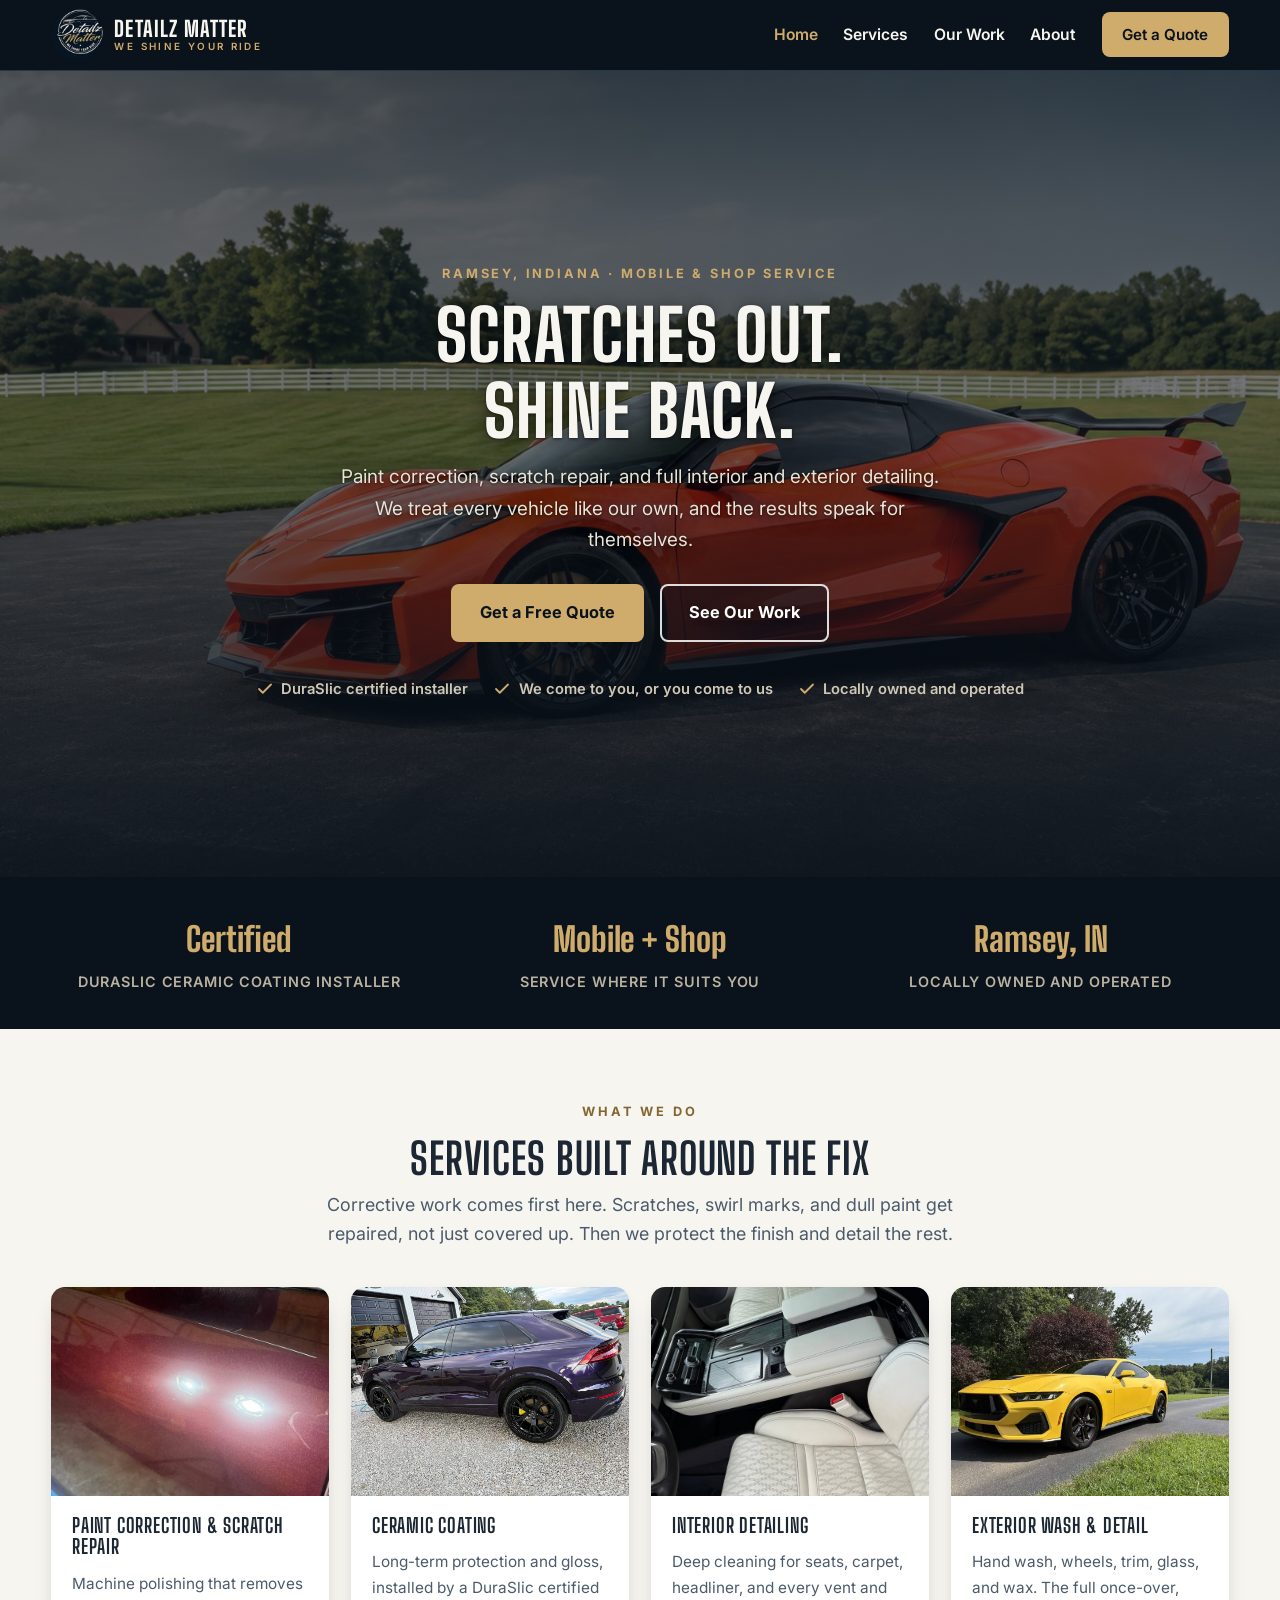
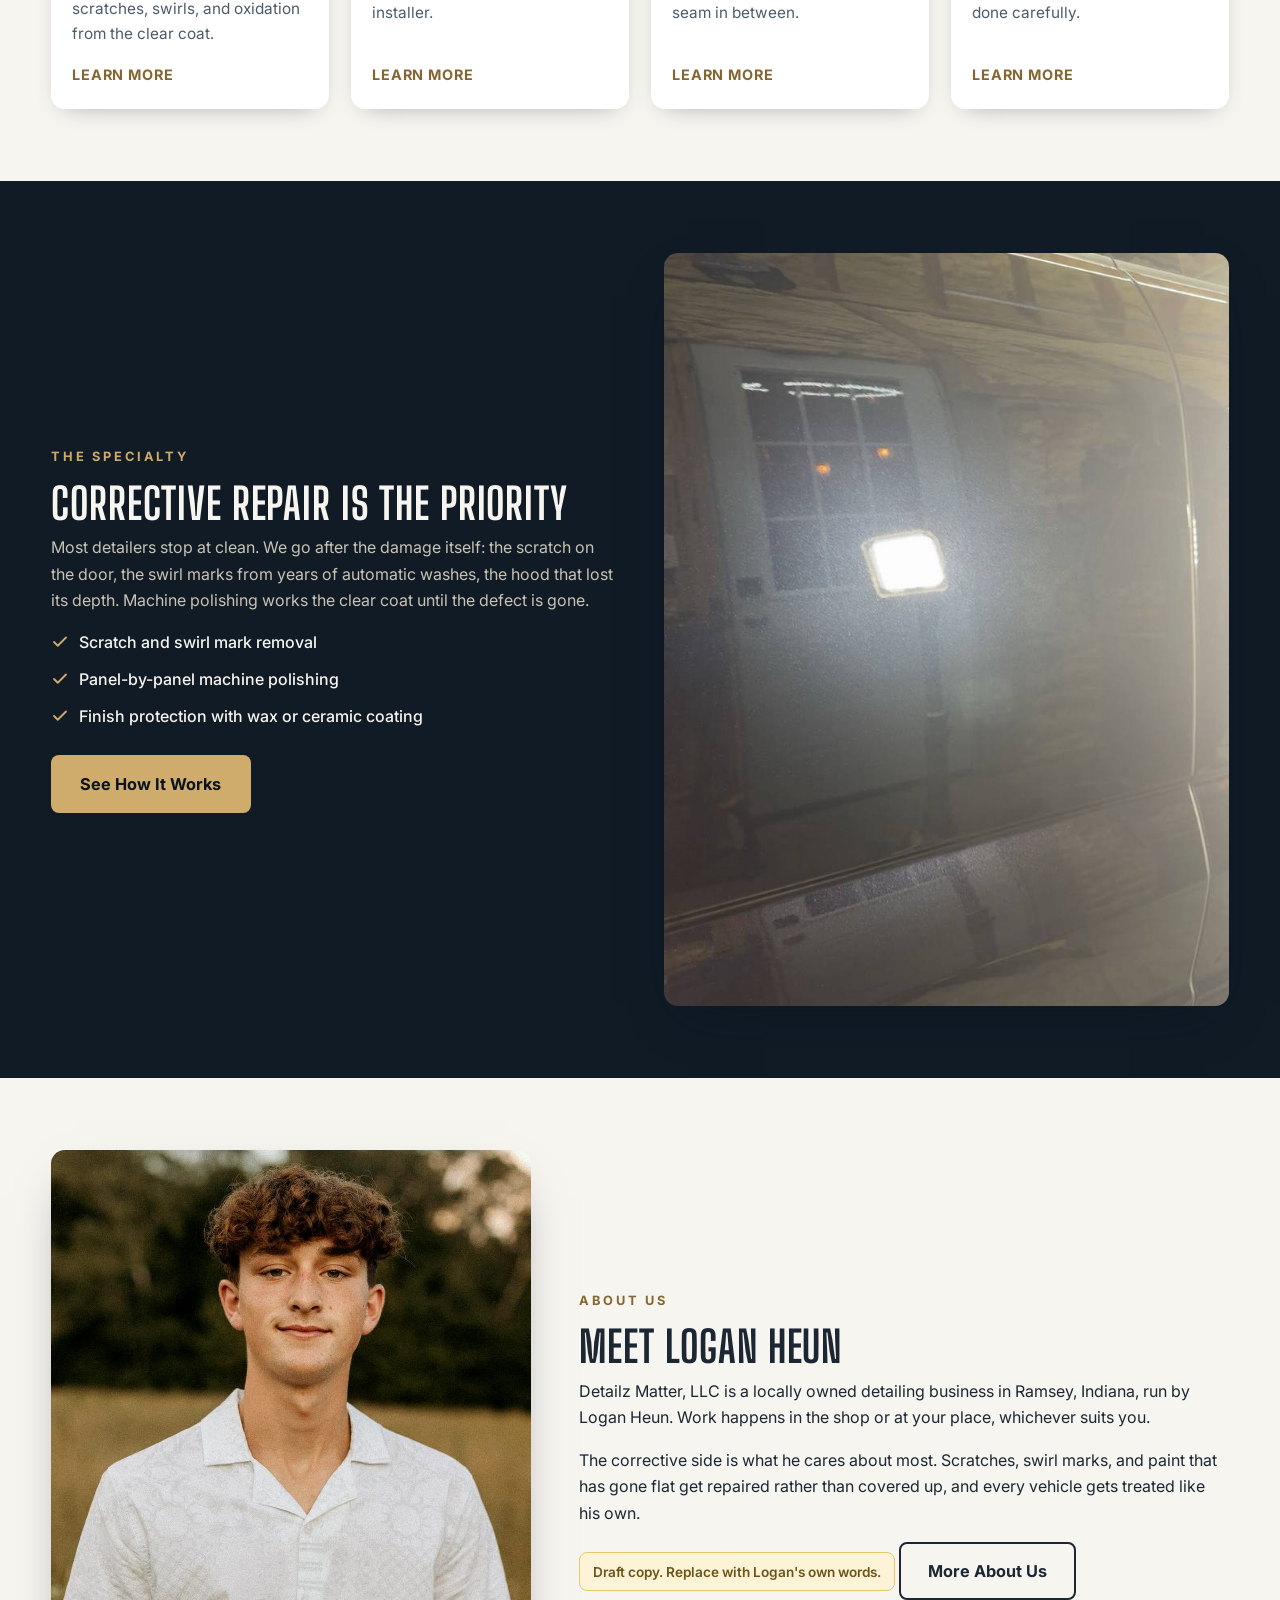
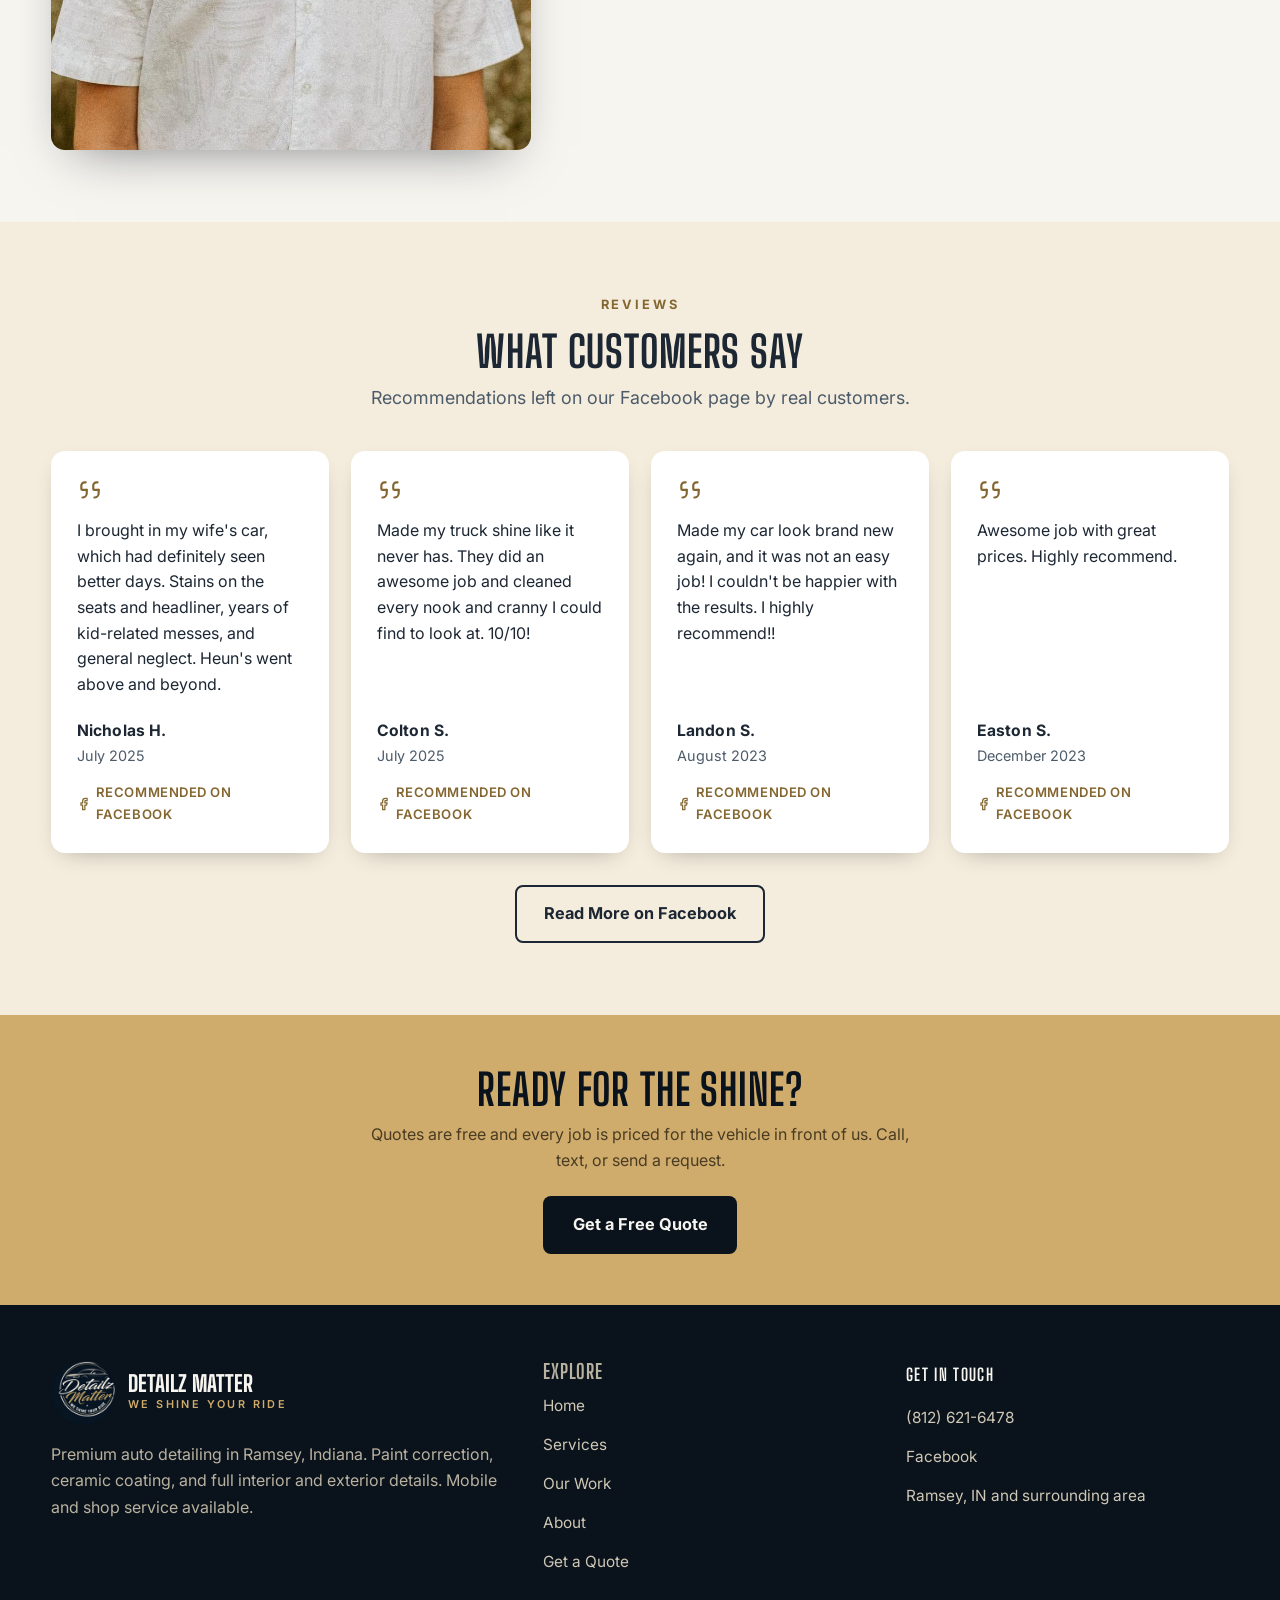
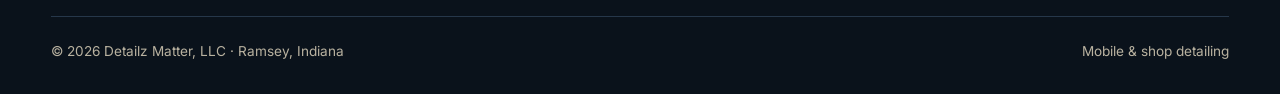
==== index.html @ c2761d18 "Stop the lightbox looping, prune redundant frames, and rebalance the grid to 15 The lightbox no long" ====
<!DOCTYPE html>
<html lang="en">
<head>
  <meta charset="UTF-8">
  <meta name="viewport" content="width=device-width, initial-scale=1.0">
  <meta name="color-scheme" content="light only">
  <meta name="supported-color-schemes" content="light">
  <!-- DRAFT MODE: remove the noindex line and open robots.txt at launch -->
  <meta name="robots" content="noindex,nofollow">
  <title>Detailz Matter, LLC | Auto Detailing &amp; Paint Correction in Ramsey, IN</title>
  <meta name="description" content="Premium auto detailing in Ramsey, Indiana. Paint correction, scratch repair, ceramic coating, and full interior and exterior details. Mobile and shop service. Call (812) 621-6478 for a free quote.">
  <link rel="canonical" href="https://detailzmatter.co/">
  <meta name="geo.region" content="US-IN">
  <meta name="geo.placename" content="Ramsey, Indiana">
  <meta property="og:type" content="website">
  <meta property="og:title" content="Detailz Matter, LLC | Auto Detailing &amp; Paint Correction in Ramsey, IN">
  <meta property="og:description" content="Paint correction, scratch repair, ceramic coating, and full details. Mobile and shop service in the Ramsey, Indiana area.">
  <meta property="og:url" content="https://detailzmatter.co/">
  <meta property="og:image" content="https://detailzmatter.co/img/corvette-hero.jpg">
  <meta property="og:site_name" content="Detailz Matter, LLC">
  <meta name="twitter:card" content="summary_large_image">
  <link rel="icon" href="favicon.ico?v=26" sizes="any">
  <link rel="icon" type="image/png" href="img/favicon.png?v=26">
  <link rel="apple-touch-icon" href="img/apple-touch-icon.png?v=26">
  <link rel="preconnect" href="https://fonts.googleapis.com">
  <link rel="preconnect" href="https://fonts.gstatic.com" crossorigin>
  <link href="https://fonts.googleapis.com/css2?family=Big+Shoulders+Display:wght@700;800&family=Inter:wght@400;500;600;700&display=swap" rel="stylesheet">
  <link rel="stylesheet" href="style.css?v=26">
  <script type="application/ld+json">
  {
    "@context": "https://schema.org",
    "@type": "AutomotiveBusiness",
    "name": "Detailz Matter, LLC",
    "description": "Auto detailing service in Ramsey, Indiana. Paint correction, scratch repair, ceramic coating, interior and exterior detailing. Mobile and shop service.",
    "image": "https://detailzmatter.co/img/corvette-hero.jpg",
    "url": "https://detailzmatter.co/",
    "telephone": "+1-812-621-6478",
    "priceRange": "$$",
    "address": {"@type": "PostalAddress", "addressLocality": "Ramsey", "addressRegion": "IN", "addressCountry": "US"},
    "areaServed": "Ramsey, Indiana and surrounding area",
    "sameAs": ["https://www.facebook.com/profile.php?id=100094147053222"]
  }
  </script>
</head>
<body>

<header class="nav">
  <div class="wrap">
    <a class="brand" href="index.html">
      <span class="mark"><img src="img/logo.png?v=26" alt="Detailz Matter badge logo" width="52" height="52"></span>
      <span class="name">Detailz Matter<span>We Shine Your Ride</span></span>
    </a>
    <ul class="nav-links" id="navLinks">
      <li><a href="index.html" class="active">Home</a></li>
      <li><a href="services.html">Services</a></li>
      <li><a href="gallery.html">Our Work</a></li>
      <li><a href="about.html">About</a></li>
      <li><a href="contact.html" class="btn nav-cta">Get a Quote</a></li>
    </ul>
    <button class="nav-toggle" id="navToggle" aria-label="Open menu" aria-expanded="false">
      <span></span><span></span><span></span>
    </button>
  </div>
</header>

<section class="hero">
  <div class="bg"><img src="img/corvette-hero.jpg" alt="Orange Corvette Z06 gleaming after a Detailz Matter detail" width="1672" height="941" fetchpriority="high"></div>
  <div class="wrap">
    <p class="eyebrow">Ramsey, Indiana &middot; Mobile &amp; Shop Service</p>
    <h1>Scratches Out.<br>Shine Back.</h1>
    <p class="sub">Paint correction, scratch repair, and full interior and exterior detailing. We treat every vehicle like our own, and the results speak for themselves.</p>
    <div class="cta-row">
      <a class="btn btn-primary" href="contact.html">Get a Free Quote</a>
      <a class="btn btn-ghost" href="gallery.html">See Our Work</a>
    </div>
    <ul class="trust">
      <li><svg width="18" height="18" viewBox="0 0 24 24" fill="none" stroke="currentColor" stroke-width="2.4" stroke-linecap="round" stroke-linejoin="round" aria-hidden="true"><path d="M20 6L9 17l-5-5"/></svg>DuraSlic certified installer</li>
      <li><svg width="18" height="18" viewBox="0 0 24 24" fill="none" stroke="currentColor" stroke-width="2.4" stroke-linecap="round" stroke-linejoin="round" aria-hidden="true"><path d="M20 6L9 17l-5-5"/></svg>We come to you, or you come to us</li>
      <li><svg width="18" height="18" viewBox="0 0 24 24" fill="none" stroke="currentColor" stroke-width="2.4" stroke-linecap="round" stroke-linejoin="round" aria-hidden="true"><path d="M20 6L9 17l-5-5"/></svg>Locally owned and operated</li>
    </ul>
  </div>
</section>

<div class="stats">
  <div class="wrap">
    <div><b>Certified</b><span>DuraSlic ceramic coating installer</span></div>
    <div><b>Mobile + Shop</b><span>Service where it suits you</span></div>
    <div><b>Ramsey, IN</b><span>Locally owned and operated</span></div>
  </div>
</div>

<section>
  <div class="wrap">
    <div class="section-head center reveal">
      <p class="eyebrow">What We Do</p>
      <h2>Services Built Around the Fix</h2>
      <p class="lead">Corrective work comes first here. Scratches, swirl marks, and dull paint get repaired, not just covered up. Then we protect the finish and detail the rest.</p>
    </div>
    <div class="svc-grid">
      <a class="svc reveal" href="services.html#paint-correction">
        <figure><img src="img/correction-red-after-1.jpg" alt="Dark red panel polished clear after paint correction" loading="lazy" width="700" height="933"></figure>
        <div class="txt">
          <h3>Paint Correction &amp; Scratch Repair</h3>
          <p>Machine polishing that removes scratches, swirls, and oxidation from the clear coat.</p>
          <span class="more">Learn more</span>
        </div>
      </a>
      <a class="svc reveal" href="services.html#ceramic-coating">
        <figure><img src="img/audi-q8-profile.jpg" alt="Dark metallic SUV with a deep, glossy finish" loading="lazy" width="1100" height="825"></figure>
        <div class="txt">
          <h3>Ceramic Coating</h3>
          <p>Long-term protection and gloss, installed by a DuraSlic certified installer.</p>
          <span class="more">Learn more</span>
        </div>
      </a>
      <a class="svc reveal" href="services.html#interior">
        <figure><img src="img/navigator-seats.jpg?v=2" alt="Cream leather seats after a deep interior detail" loading="lazy" width="700" height="933"></figure>
        <div class="txt">
          <h3>Interior Detailing</h3>
          <p>Deep cleaning for seats, carpet, headliner, and every vent and seam in between.</p>
          <span class="more">Learn more</span>
        </div>
      </a>
      <a class="svc reveal" href="services.html#exterior">
        <figure><img src="img/mustang-yellow-front.jpg" alt="Yellow Ford Mustang GT washed and detailed" loading="lazy" width="960" height="720"></figure>
        <div class="txt">
          <h3>Exterior Wash &amp; Detail</h3>
          <p>Hand wash, wheels, trim, glass, and wax. The full once-over, done carefully.</p>
          <span class="more">Learn more</span>
        </div>
      </a>
    </div>
  </div>
</section>

<section class="section-dark">
  <div class="wrap split">
    <div class="reveal">
      <p class="eyebrow">The Specialty</p>
      <h2>Corrective Repair Is the Priority</h2>
      <p>Most detailers stop at clean. We go after the damage itself: the scratch on the door, the swirl marks from years of automatic washes, the hood that lost its depth. Machine polishing works the clear coat until the defect is gone.</p>
      <ul class="checks">
        <li><svg width="18" height="18" viewBox="0 0 24 24" fill="none" stroke="currentColor" stroke-width="2.4" stroke-linecap="round" stroke-linejoin="round" aria-hidden="true"><path d="M20 6L9 17l-5-5"/></svg>Scratch and swirl mark removal</li>
        <li><svg width="18" height="18" viewBox="0 0 24 24" fill="none" stroke="currentColor" stroke-width="2.4" stroke-linecap="round" stroke-linejoin="round" aria-hidden="true"><path d="M20 6L9 17l-5-5"/></svg>Panel-by-panel machine polishing</li>
        <li><svg width="18" height="18" viewBox="0 0 24 24" fill="none" stroke="currentColor" stroke-width="2.4" stroke-linecap="round" stroke-linejoin="round" aria-hidden="true"><path d="M20 6L9 17l-5-5"/></svg>Finish protection with wax or ceramic coating</li>
      </ul>
      <a class="btn btn-primary" href="services.html#paint-correction">See How It Works</a>
    </div>
    <figure class="tall reveal" data-zoom><img src="img/correction-truck-after.jpg" alt="Corrected paint checked under a work light" loading="lazy" width="700" height="1244"></figure>
  </div>
</section>

<section>
  <div class="wrap split portrait">
    <figure class="reveal" data-zoom><img src="img/logan-heun.jpg" alt="Logan Heun, owner of Detailz Matter, LLC" loading="lazy" width="900" height="1200"></figure>
    <div class="reveal">
      <p class="eyebrow">About Us</p>
      <h2>Meet Logan Heun</h2>
      <p>Detailz Matter, LLC is a locally owned detailing business in Ramsey, Indiana, run by Logan Heun. Work happens in the shop or at your place, whichever suits you.</p>
      <p>The corrective side is what he cares about most. Scratches, swirl marks, and paint that has gone flat get repaired rather than covered up, and every vehicle gets treated like his own.</p>
      <p class="draft-note">Draft copy. Replace with Logan's own words.</p>
      <a class="btn btn-ghost" href="about.html">More About Us</a>
    </div>
  </div>
</section>

<section class="section-tint">
  <div class="wrap">
    <div class="section-head center reveal">
      <p class="eyebrow">Reviews</p>
      <h2>What Customers Say</h2>
      <p class="lead">Recommendations left on our Facebook page by real customers.</p>
    </div>
    <div class="reviews">
      <div class="review reveal">
        <svg class="quote-ico" width="26" height="26" viewBox="0 0 24 24" fill="none" stroke="currentColor" stroke-width="2" stroke-linecap="round" stroke-linejoin="round" aria-hidden="true"><path d="M9 11H5a1 1 0 0 1-1-1V7a3 3 0 0 1 3-3h1"/><path d="M9 11v3a4 4 0 0 1-4 4"/><path d="M20 11h-4a1 1 0 0 1-1-1V7a3 3 0 0 1 3-3h1"/><path d="M20 11v3a4 4 0 0 1-4 4"/></svg>
        <blockquote>I brought in my wife's car, which had definitely seen better days. Stains on the seats and headliner, years of kid-related messes, and general neglect. Heun's went above and beyond.</blockquote>
        <div class="who"><b>Nicholas H.</b>July 2025</div>
        <span class="src">
          <svg width="14" height="14" viewBox="0 0 24 24" fill="none" stroke="currentColor" stroke-width="2.2" stroke-linecap="round" stroke-linejoin="round" aria-hidden="true"><path d="M18 2h-3a5 5 0 0 0-5 5v3H7v4h3v8h4v-8h3l1-4h-4V7a1 1 0 0 1 1-1h3z"/></svg>
          Recommended on Facebook
        </span>
      </div>
      <div class="review reveal">
        <svg class="quote-ico" width="26" height="26" viewBox="0 0 24 24" fill="none" stroke="currentColor" stroke-width="2" stroke-linecap="round" stroke-linejoin="round" aria-hidden="true"><path d="M9 11H5a1 1 0 0 1-1-1V7a3 3 0 0 1 3-3h1"/><path d="M9 11v3a4 4 0 0 1-4 4"/><path d="M20 11h-4a1 1 0 0 1-1-1V7a3 3 0 0 1 3-3h1"/><path d="M20 11v3a4 4 0 0 1-4 4"/></svg>
        <blockquote>Made my truck shine like it never has. They did an awesome job and cleaned every nook and cranny I could find to look at. 10/10!</blockquote>
        <div class="who"><b>Colton S.</b>July 2025</div>
        <span class="src">
          <svg width="14" height="14" viewBox="0 0 24 24" fill="none" stroke="currentColor" stroke-width="2.2" stroke-linecap="round" stroke-linejoin="round" aria-hidden="true"><path d="M18 2h-3a5 5 0 0 0-5 5v3H7v4h3v8h4v-8h3l1-4h-4V7a1 1 0 0 1 1-1h3z"/></svg>
          Recommended on Facebook
        </span>
      </div>
      <div class="review reveal">
        <svg class="quote-ico" width="26" height="26" viewBox="0 0 24 24" fill="none" stroke="currentColor" stroke-width="2" stroke-linecap="round" stroke-linejoin="round" aria-hidden="true"><path d="M9 11H5a1 1 0 0 1-1-1V7a3 3 0 0 1 3-3h1"/><path d="M9 11v3a4 4 0 0 1-4 4"/><path d="M20 11h-4a1 1 0 0 1-1-1V7a3 3 0 0 1 3-3h1"/><path d="M20 11v3a4 4 0 0 1-4 4"/></svg>
        <blockquote>Made my car look brand new again, and it was not an easy job! I couldn't be happier with the results. I highly recommend!!</blockquote>
        <div class="who"><b>Landon S.</b>August 2023</div>
        <span class="src">
          <svg width="14" height="14" viewBox="0 0 24 24" fill="none" stroke="currentColor" stroke-width="2.2" stroke-linecap="round" stroke-linejoin="round" aria-hidden="true"><path d="M18 2h-3a5 5 0 0 0-5 5v3H7v4h3v8h4v-8h3l1-4h-4V7a1 1 0 0 1 1-1h3z"/></svg>
          Recommended on Facebook
        </span>
      </div>
      <div class="review reveal">
        <svg class="quote-ico" width="26" height="26" viewBox="0 0 24 24" fill="none" stroke="currentColor" stroke-width="2" stroke-linecap="round" stroke-linejoin="round" aria-hidden="true"><path d="M9 11H5a1 1 0 0 1-1-1V7a3 3 0 0 1 3-3h1"/><path d="M9 11v3a4 4 0 0 1-4 4"/><path d="M20 11h-4a1 1 0 0 1-1-1V7a3 3 0 0 1 3-3h1"/><path d="M20 11v3a4 4 0 0 1-4 4"/></svg>
        <blockquote>Awesome job with great prices. Highly recommend.</blockquote>
        <div class="who"><b>Easton S.</b>December 2023</div>
        <span class="src">
          <svg width="14" height="14" viewBox="0 0 24 24" fill="none" stroke="currentColor" stroke-width="2.2" stroke-linecap="round" stroke-linejoin="round" aria-hidden="true"><path d="M18 2h-3a5 5 0 0 0-5 5v3H7v4h3v8h4v-8h3l1-4h-4V7a1 1 0 0 1 1-1h3z"/></svg>
          Recommended on Facebook
        </span>
      </div>
    </div>
    <div class="reviews-foot reveal">
      <a class="btn btn-ghost" href="https://www.facebook.com/profile.php?id=100094147053222/reviews" rel="noopener" target="_blank">Read More on Facebook</a>
    </div>
  </div>
</section>

<div class="cta-ribbon">
  <div class="wrap">
    <h2>Ready for the Shine?</h2>
    <p>Quotes are free and every job is priced for the vehicle in front of us. Call, text, or send a request.</p>
    <a class="btn" href="contact.html">Get a Free Quote</a>
  </div>
</div>

<footer class="site">
  <div class="wrap">
    <div class="cols">
      <div>
        <div class="brandline">
          <img src="img/logo.png?v=26" alt="" width="64" height="64">
          <div><div class="n">Detailz Matter</div><div class="t">We Shine Your Ride</div></div>
        </div>
        <p>Premium auto detailing in Ramsey, Indiana. Paint correction, ceramic coating, and full interior and exterior details. Mobile and shop service available.</p>
      </div>
      <div>
        <h3>Explore</h3>
        <ul>
          <li><a href="index.html">Home</a></li>
          <li><a href="services.html">Services</a></li>
          <li><a href="gallery.html">Our Work</a></li>
          <li><a href="about.html">About</a></li>
          <li><a href="contact.html">Get a Quote</a></li>
        </ul>
      </div>
      <div>
        <h4>Get in Touch</h4>
        <ul>
          <li><a href="tel:+18126216478">(812) 621-6478</a></li>
          <li><a href="https://www.facebook.com/profile.php?id=100094147053222" rel="noopener" target="_blank">Facebook</a></li>
          <li><a href="https://www.google.com/maps/search/?api=1&amp;query=Ramsey%2C+IN" rel="noopener" target="_blank">Ramsey, IN and surrounding area</a></li>
        </ul>
      </div>
    </div>
    <div class="fine">
      <span>&copy; 2026 Detailz Matter, LLC &middot; Ramsey, Indiana</span>
      <span>Mobile &amp; shop detailing</span>
    </div>
  </div>
</footer>

<a class="mcall" href="tel:+18126216478" aria-label="Call Detailz Matter for a free quote">
  <svg width="18" height="18" viewBox="0 0 24 24" fill="none" stroke="currentColor" stroke-width="2" stroke-linecap="round" stroke-linejoin="round" aria-hidden="true"><path d="M22 16.92v3a2 2 0 0 1-2.18 2 19.79 19.79 0 0 1-8.63-3.07 19.5 19.5 0 0 1-6-6 19.79 19.79 0 0 1-3.07-8.67A2 2 0 0 1 4.11 2h3a2 2 0 0 1 2 1.72 12.84 12.84 0 0 0 .7 2.81 2 2 0 0 1-.45 2.11L8.09 9.91a16 16 0 0 0 6 6l1.27-1.27a2 2 0 0 1 2.11-.45 12.84 12.84 0 0 0 2.81.7A2 2 0 0 1 22 16.92z"/></svg>
  <span>Call for a Free Quote</span>
</a>

<div class="lightbox" id="lightbox" aria-modal="true" role="dialog">
  <button class="lb-close" aria-label="Close image">&times;</button>
  <button class="lb-prev" aria-label="Previous image" hidden>&#8249;</button>
  <button class="lb-next" aria-label="Next image" hidden>&#8250;</button>
  <img alt="">
  <p class="lb-cap" hidden></p>
</div>

<script src="main.js?v=26"></script>
</body>
</html>
---- style.css ----
/* Detailz Matter, LLC — design tokens */
:root{
  --navy:#101b26; --navy-deep:#0a121b; --navy-soft:#1b2a3a; --navy-line:#26374a;
  --gold:#cfab6c; --gold-text:#7f663b; --gold-bright:#dcb878; --gold-deep:#846631; --gold-mist:#f4ecdc;
  --paper:#f7f5f0; --white:#fff;
  --ink:#1c2733; --ink-soft:#4c5b6a;
  --maxw:1180px; --radius:14px;
  --shadow:0 20px 50px -24px rgba(10,18,27,.55);
  --shadow-sm:0 8px 24px -14px rgba(10,18,27,.45);
  --display:'Big Shoulders Display','Arial Narrow',system-ui,sans-serif;
  --sans:'Inter',system-ui,sans-serif;
  color-scheme: light only !important;
}

*{box-sizing:border-box}
html{scroll-behavior:smooth}
body{margin:0;font-family:var(--sans);color:var(--ink);background:var(--paper);
  line-height:1.65;-webkit-font-smoothing:antialiased}
img{max-width:100%;display:block;height:auto}
a{color:var(--gold-deep)}
.wrap{width:min(92%,var(--maxw));margin-inline:auto}

h1,h2,h3{font-family:var(--display);line-height:1.08;margin:0 0 .5rem;
  text-transform:uppercase;letter-spacing:.02em}
h1{font-size:clamp(2.6rem,6vw,4.4rem);font-weight:800}
h2{font-size:clamp(1.9rem,3.6vw,2.7rem);font-weight:700}
h3{font-size:1.25rem;font-weight:700;letter-spacing:.04em}
.eyebrow{font-family:var(--sans);font-size:.8rem;font-weight:700;letter-spacing:.22em;
  text-transform:uppercase;color:var(--gold-deep);margin:0 0 .8rem}
.section-dark .eyebrow{color:var(--gold-text)}
p{margin:.4rem 0 1rem}
.lead{font-size:1.12rem;color:var(--ink-soft)}

/* ---------- buttons ---------- */
.btn{display:inline-flex;align-items:center;justify-content:center;gap:.5rem;
  font-family:var(--sans);font-weight:700;font-size:1.02rem;text-decoration:none;
  border-radius:8px;padding:.85rem 1.7rem;border:2px solid transparent;
  cursor:pointer;transition:transform .18s ease,background .18s ease,color .18s ease,border-color .18s ease}
.btn-primary{background:var(--gold);color:var(--navy-deep)}
.btn-ghost{background:transparent;color:var(--ink);border-color:var(--ink)}
.section-dark .btn-ghost{color:var(--paper);border-color:var(--gold)}
/* Over the hero photo the default ink-on-transparent ghost button is nearly
   invisible. Give it a white border, white label and a dark scrim of its own so it
   reads against any part of the image. */
.hero .btn-ghost{color:#fff;border-color:rgba(255,255,255,.85);
  background:rgba(10,18,27,.42);text-shadow:0 1px 6px rgba(0,0,0,.5)}
@media (hover:hover){
  .btn-primary:hover{background:var(--gold-bright);transform:translateY(-2px)}
  .btn-ghost:hover{background:var(--ink);color:var(--paper);transform:translateY(-2px)}
  .section-dark .btn-ghost:hover{background:var(--gold);color:var(--navy-deep);border-color:var(--gold)}
  .hero .btn-ghost:hover{background:#fff;color:var(--navy-deep);border-color:#fff;text-shadow:none}
}

/* ---------- nav ---------- */
.nav{position:sticky;top:0;z-index:90;background:var(--navy-deep);
  border-bottom:1px solid var(--navy-line)}
.nav .wrap{display:flex;align-items:center;justify-content:space-between;gap:1rem;
  padding:.55rem 0}
.brand{display:flex;align-items:center;gap:.7rem;text-decoration:none}
.brand .mark{width:52px;height:52px;flex:none}
.brand .mark img{width:100%;height:100%;object-fit:contain}
.brand .name{font-family:var(--display);font-weight:800;font-size:1.35rem;color:var(--paper);
  text-transform:uppercase;letter-spacing:.05em;line-height:1.05;display:flex;flex-direction:column}
.brand .name span{font-family:var(--sans);font-weight:600;font-size:.62rem;color:var(--gold);
  letter-spacing:.24em;text-transform:uppercase}
.nav-links{display:flex;align-items:center;gap:1.6rem;list-style:none;margin:0;padding:0}
.nav-links a{font-weight:600;font-size:.98rem;color:var(--paper);text-decoration:none}
.nav-links a.active{color:var(--gold)}
@media (hover:hover){.nav-links a:hover{color:var(--gold)}}
.nav-links .nav-cta{background:var(--gold);color:var(--navy-deep);border-radius:8px;
  padding:.5rem 1.15rem;font-size:.95rem}
.nav-links .nav-cta:hover,.nav-links .nav-cta.active{color:var(--navy-deep)}
@media (hover:hover){.nav-links .nav-cta:hover{background:var(--gold-bright)}}
.nav-toggle{display:none;background:none;border:0;padding:.6rem;cursor:pointer}
.nav-toggle span{display:block;width:26px;height:3px;background:var(--paper);margin:5px 0;
  border-radius:2px;transition:transform .3s ease,opacity .3s ease}
.nav-overlay{display:none}

/* ---------- hero ---------- */
.hero{position:relative;background:var(--navy-deep);color:var(--paper);overflow:hidden}
.hero .bg{position:absolute;inset:0}
.hero .bg img{width:100%;height:100%;object-fit:cover;object-position:center 45%}
/* corvette-hero.jpg is a wide 16:9 frame. At desktop the whole image fits the hero
   box, but a phone-width cover crop only sees about a quarter of the width, and
   centered that lands on the middle of the door, which reads as an orange blob.
   Shift left so the strip covers the nose, headlight, and front wheel. */
@media (max-width:640px){.hero .bg img{object-position:31% center}}
.hero .bg::after{content:"";position:absolute;inset:0;
  background:linear-gradient(180deg,rgba(10,18,27,.72) 0%,rgba(10,18,27,.55) 45%,rgba(10,18,27,.92) 100%)}
.hero .wrap{position:relative;z-index:2;padding:7.5rem 0 6.5rem;max-width:820px;text-align:center}
.hero h1,.hero .sub{text-shadow:0 2px 20px rgba(0,0,0,.6),0 1px 3px rgba(0,0,0,.55)}
.hero .sub{font-size:1.18rem;color:#e7e3d6;max-width:620px;margin:.8rem auto 1.8rem}
.hero .cta-row{display:flex;gap:1rem;justify-content:center;flex-wrap:wrap}
.hero .trust{margin-top:2.2rem;display:flex;gap:1.6rem;justify-content:center;flex-wrap:wrap;
  font-size:.92rem;font-weight:600;color:#cfc8b6}
.hero .trust li{display:flex;align-items:center;gap:.45rem;list-style:none}
.hero .trust ul,.hero ul.trust{margin:2.2rem 0 0;padding:0}
.hero .trust svg{color:var(--gold);flex:none}

/* ---------- sections ---------- */
section{padding:4.5rem 0}
.section-dark{background:var(--navy);color:var(--paper)}
.section-dark h2,.section-dark h3{color:var(--paper)}
.section-dark p{color:#c9c3b4}
.section-tint{background:var(--gold-mist)}
.section-head{max-width:640px;margin-bottom:2.4rem}
.section-head.center{margin-inline:auto;text-align:center}

/* stats strip */
.stats{background:var(--navy-deep);color:var(--paper);padding:2.2rem 0}
.stats .wrap{display:grid;grid-template-columns:repeat(3,1fr);gap:1.5rem;text-align:center}
.stats b{display:block;font-family:var(--display);font-size:2.1rem;font-weight:800;color:var(--gold)}
.stats span{font-size:.9rem;color:#b9b2a0;letter-spacing:.06em;text-transform:uppercase;font-weight:600}

/* service cards */
.svc-grid{display:grid;grid-template-columns:repeat(auto-fit,minmax(240px,1fr));gap:1.4rem}
.svc{display:flex;flex-direction:column;background:var(--white);border-radius:var(--radius);
  overflow:hidden;box-shadow:var(--shadow-sm);text-decoration:none;color:var(--ink)}
.section-dark .svc{background:var(--navy-soft);color:var(--paper)}
.svc figure{margin:0;aspect-ratio:4/3;overflow:hidden}
.svc img{width:100%;height:100%;object-fit:cover;transition:transform .4s ease}
@media (hover:hover){.svc:hover img{transform:scale(1.05)}}
.svc .txt{padding:1.2rem 1.3rem 1.4rem;display:flex;flex-direction:column;gap:.3rem;flex:1}
.svc .txt p{margin:0;font-size:.96rem;color:var(--ink-soft)}
.section-dark .svc .txt p{color:#b9b2a0}
.svc .more{margin-top:auto;padding-top:.7rem;font-weight:700;font-size:.9rem;color:var(--gold-deep);
  letter-spacing:.06em;text-transform:uppercase}
.section-dark .svc .more{color:var(--gold)}

/* feature split (correction highlight, about teaser) */
.split{display:grid;grid-template-columns:1fr 1fr;gap:3rem;align-items:center}
.split figure{margin:0;border-radius:var(--radius);overflow:hidden;box-shadow:var(--shadow);
  aspect-ratio:4/3}
.split figure.tall{aspect-ratio:3/4}
.split img{width:100%;height:100%;object-fit:cover}
/* Bio variant: the portrait matches the height of the bio text beside it, whatever
   length the bio ends up being. The image is absolutely positioned so it contributes
   no intrinsic height of its own, otherwise the photo's own aspect ratio drives the
   row and a long bio ends up taller than the picture next to it. object-position
   sits high so the face stays in frame when the crop is short and wide. */
.split.bio{align-items:stretch}
.split.bio figure{position:relative;aspect-ratio:auto;height:100%;min-height:340px;
  overflow:hidden}
.split.bio figure img{position:absolute;inset:0;width:100%;height:100%;
  object-fit:cover;object-position:50% 18%}
@media (max-width:960px){
  /* height:auto must come back, or it beats aspect-ratio and the figure collapses
     to the height of its (absolutely positioned, possibly unloaded) image.
     The image also returns to static flow here. Left absolute, the lazy-loaded
     portrait never began loading on mobile at all (complete:false, currentSrc
     empty) and Logan's photo simply did not appear. The figure has a definite
     height from aspect-ratio, so static + object-fit fills it correctly. */
  .split.bio figure{height:auto;min-height:0;aspect-ratio:4/5}
  .split.bio figure img{position:static;width:100%;height:100%;object-fit:cover}
}
/* Portrait variant, for the Home About teaser. The bio variant stretches the photo to
   match the text, which is right on the About page but letterboxes a portrait when the
   copy is only a couple of short paragraphs. Here the photo keeps a portrait shape and
   the text sits centred beside it. */
.split.portrait{align-items:center;grid-template-columns:.85fr 1.15fr}
.split.portrait figure{aspect-ratio:4/5}
.split.portrait figure img{object-position:50% 18%}
@media (max-width:960px){
  .split.portrait{grid-template-columns:1fr}
  .split.portrait figure{aspect-ratio:4/5}
}

.split .checks{list-style:none;margin:1rem 0 1.6rem;padding:0;display:grid;gap:.65rem}
.split .checks li{display:flex;gap:.6rem;align-items:flex-start;font-weight:500}
.split .checks svg{color:var(--gold-deep);flex:none;margin-top:.25rem}
.section-dark .split .checks svg{color:var(--gold)}

/* cta ribbon */
.cta-ribbon{background:var(--gold);color:var(--navy-deep);padding:3.2rem 0;text-align:center}
.cta-ribbon h2{color:var(--navy-deep)}
.cta-ribbon p{color:#4a3c22;max-width:560px;margin:.4rem auto 1.4rem}
.cta-ribbon .btn{background:var(--navy-deep);color:var(--paper)}
@media (hover:hover){.cta-ribbon .btn:hover{background:var(--navy);transform:translateY(-2px)}}

/* ---------- gallery ---------- */
.filters{display:flex;gap:.7rem;flex-wrap:wrap;margin-bottom:1.8rem}
.filters button{font-family:var(--sans);font-weight:600;font-size:.95rem;color:var(--ink);
  background:var(--white);border:1.5px solid #d8d2c4;border-radius:999px;
  padding:.6rem 1.25rem;min-height:44px;cursor:pointer;transition:all .18s ease}
.filters button.active{background:var(--navy);border-color:var(--navy);color:var(--paper)}
@media (hover:hover){.filters button:hover{border-color:var(--navy)}}
.gallery{columns:3 300px;column-gap:1.1rem}
.g-item{margin:0 0 1.1rem;break-inside:avoid;border-radius:12px;overflow:hidden;
  box-shadow:var(--shadow-sm);cursor:zoom-in;position:relative}
.g-item img{width:100%;transition:transform .35s ease}
@media (hover:hover){.g-item:hover img{transform:scale(1.04)}}
.g-item figcaption{position:absolute;left:0;right:0;bottom:0;padding:1.6rem .9rem .6rem;
  background:linear-gradient(180deg,transparent,rgba(10,18,27,.78));color:#f1ecdf;
  font-size:.85rem;font-weight:600}

/* lightbox */
.lightbox{position:fixed;inset:0;z-index:120;background:rgba(8,13,20,.92);display:none;
  align-items:center;justify-content:center;padding:2rem 4.5rem}
.lightbox.open{display:flex}
.lightbox img{max-width:min(88vw,1100px);max-height:82vh;width:auto;height:auto;
  border-radius:10px;box-shadow:var(--shadow)}
.lightbox .lb-close{position:absolute;top:1rem;right:1rem;width:48px;height:48px;
  border-radius:50%;border:0;background:rgba(255,255,255,.14);color:#fff;font-size:1.5rem;
  cursor:pointer;display:flex;align-items:center;justify-content:center}
.lightbox .lb-prev,.lightbox .lb-next{position:absolute;top:50%;transform:translateY(-50%);
  width:48px;height:48px;border-radius:50%;border:0;background:rgba(255,255,255,.14);
  color:#fff;font-size:1.6rem;cursor:pointer;display:flex;align-items:center;justify-content:center}
.lightbox .lb-prev{left:.7rem}
.lightbox .lb-next{right:.7rem}
/* Ends of a set: the arrow stays in place so the controls do not jump, but reads as
   unavailable. Pointer events off so a tap at the end does nothing rather than
   looking broken. */
.lightbox .lb-prev:disabled,.lightbox .lb-next:disabled{opacity:.25;cursor:default;
  pointer-events:none}
.lightbox .lb-cap{position:absolute;bottom:1rem;left:50%;transform:translateX(-50%);
  color:#e7e3d6;font-size:.9rem;background:rgba(10,18,27,.72);padding:.35rem 1rem;
  border-radius:999px;max-width:88vw;white-space:nowrap;overflow:hidden;text-overflow:ellipsis}
@media (hover:hover){
  .lightbox .lb-close:hover,.lightbox .lb-prev:hover,.lightbox .lb-next:hover{
    background:rgba(255,255,255,.3)}
}

/* ---------- reviews ---------- */
/* Four across, then straight to 2 + 2. Explicit steps rather than auto-fit, because
   auto-fit drops to 3 + 1 at mid widths and the lone orphaned card looks broken. */
.reviews{display:grid;grid-template-columns:repeat(4,1fr);gap:1.4rem}
@media (max-width:1140px){.reviews{grid-template-columns:repeat(2,1fr)}}
@media (max-width:560px){.reviews{grid-template-columns:1fr}}
.review{background:var(--white);border-radius:var(--radius);box-shadow:var(--shadow-sm);
  padding:1.7rem 1.6rem;display:flex;flex-direction:column;gap:.9rem}
.review .quote-ico{color:var(--gold-deep);flex:none}
.review blockquote{margin:0;font-size:1rem;color:var(--ink);line-height:1.6}
.review .who{margin-top:auto;padding-top:.4rem;font-size:.9rem;color:var(--ink-soft)}
.review .who b{display:block;font-size:.98rem;color:var(--ink);letter-spacing:.01em}
.review .src{display:inline-flex;align-items:center;gap:.35rem;font-size:.82rem;font-weight:600;
  color:var(--gold-deep);letter-spacing:.04em;text-transform:uppercase}
.reviews-foot{margin-top:2rem;text-align:center}

/* ---------- job cards (one card per vehicle/visit) ---------- */
/* Before & after showcase: two pairs per row, big enough to actually read the
   difference. Square frames because the pairs are a mix of portrait and landscape
   and a shared aspect keeps the rows aligned. */
.ba-showcase{display:grid;grid-template-columns:repeat(3,1fr);gap:1.4rem}
@media (max-width:1080px){.ba-showcase{grid-template-columns:repeat(2,1fr)}}
@media (max-width:640px){.ba-showcase{grid-template-columns:1fr}}
/* Four flips lead; the rest sit behind the toggle. Using :not(.expanded) means that
   once expanded we set no display at all, so the gallery filter's inline style stays
   in charge and a filtered-out card still hides correctly. */
.ba-showcase:not(.expanded) .ba-extra{display:none}
.ba-toggle-wrap{display:flex;justify-content:center;margin:1.6rem 0 0}
.ba-toggle{display:inline-flex;align-items:center;gap:.5rem;cursor:pointer;
  font-family:var(--sans);font-size:.95rem;font-weight:600;color:var(--ink);
  background:transparent;border:2px solid var(--navy-line);border-radius:8px;
  padding:.7rem 1.4rem;min-height:44px;transition:border-color .18s ease,background .18s ease}
.ba-toggle svg{transition:transform .22s ease}
.ba-toggle[aria-expanded="true"] svg{transform:rotate(180deg)}
.ba-toggle .ba-toggle-less{display:none}
.ba-toggle[aria-expanded="true"] .ba-toggle-more{display:none}
.ba-toggle[aria-expanded="true"] .ba-toggle-less{display:inline}
@media (hover:hover){.ba-toggle:hover{border-color:var(--gold-deep);background:var(--gold-mist)}}
.ba-toggle:focus-visible{outline:2px solid var(--gold-deep);outline-offset:2px}
.ba-card{background:var(--white);border-radius:var(--radius);box-shadow:var(--shadow-sm);
  overflow:hidden;display:flex;flex-direction:column}
.ba-card .flip{padding:4px 4px 0}
.ba-card .flip-inner{aspect-ratio:1/1}
.ba-card .flip-face{inset:4px 4px 0}
.ba-card .cap{margin:0;padding:.95rem 1.2rem 1.15rem}
.ba-card .cap b{display:block;font-family:var(--display);font-size:1.08rem;font-weight:700;
  text-transform:uppercase;letter-spacing:.03em;color:var(--ink);line-height:1.15}
.ba-card .cap span{font-size:.94rem;color:var(--ink-soft)}

/* Fixed column counts, not auto-fit, so every row holds the same number of cards
   at a given width. Feature cards take the whole row on purpose. */
.jobs{display:grid;grid-template-columns:repeat(3,1fr);gap:1.6rem}
@media (max-width:1080px){.jobs{grid-template-columns:repeat(2,1fr)}}
@media (max-width:700px){.jobs{grid-template-columns:1fr}}
.jobcard{background:var(--white);border-radius:var(--radius);box-shadow:var(--shadow-sm);
  overflow:hidden;display:flex;flex-direction:column}
.jobcard.feature{grid-column:1/-1}
.jc-flips{display:grid;grid-template-columns:repeat(4,1fr);gap:1rem;padding:.3rem .8rem .2rem}
@media (max-width:1080px){.jc-flips{grid-template-columns:repeat(2,1fr)}}
@media (max-width:560px){.jc-flips{grid-template-columns:1fr}}
.jc-flip{display:flex;flex-direction:column}
.jc-flip .flip-inner{aspect-ratio:1/1}
.jc-flip-cap{margin:0;padding:.55rem .15rem 0;font-size:.88rem;color:var(--ink-soft);
  font-weight:500}
.jc-head{padding:1.15rem 1.3rem .9rem;display:flex;align-items:flex-start;
  justify-content:space-between;gap:.8rem}
.jc-head h3{margin:0;font-size:1.1rem}
.jc-tag{flex:none;font-size:.72rem;font-weight:700;letter-spacing:.1em;text-transform:uppercase;
  background:var(--gold-mist);color:var(--gold-deep);border-radius:6px;padding:.28rem .6rem}
/* Uniform photo tiles. Two columns; a tile can span both. Every card's media block
   works out to the same height (one card-width) whether the job has 1 photo or 9, so
   rows line up and there is no dead space beside a lone thumbnail:
     1 photo  -> t-full  (span 2, square)
     2 photos -> two t-wide (span 2, 2:1 each)
     3 photos -> two squares + one t-wide
     4+       -> four squares, the 4th carrying a "+N more" veil
   Anything past the 4th tile stays in the DOM (hidden) so the lightbox can still
   reach it with the arrow keys. */
.jc-media{display:grid;grid-template-columns:repeat(2,1fr);gap:3px;padding:0 3px 3px}
.jc-media > figure{margin:0;position:relative;aspect-ratio:1/1;overflow:hidden;cursor:zoom-in}
.jc-media > figure img{width:100%;height:100%;object-fit:cover;transition:transform .35s ease}
@media (hover:hover){.jc-media > figure:hover img{transform:scale(1.05)}}
.jc-media .t-full{grid-column:span 2;aspect-ratio:1/1}
.jc-media .t-wide{grid-column:span 2;aspect-ratio:2/1}
.jc-media > figure:nth-of-type(n+5){display:none}
.jc-media .flip.t-full{grid-column:span 2}
.jc-media .flip.t-full .flip-inner{aspect-ratio:1/1}
.jc-more{position:absolute;inset:0;z-index:2;display:flex;align-items:center;
  justify-content:center;background:rgba(10,18,27,.6);color:#f1ecdf;
  font-family:var(--display);font-size:1.45rem;font-weight:700;letter-spacing:.04em}
/* These two rules MUST stay after the .jc-more block above. .jc-more-m also carries
   .jc-more, so at equal specificity the later rule wins; placing them earlier made the
   mobile chip show on desktop and hid nothing. */
.jc-more-m{display:none}
/* On a phone the grid is one column, so a card is ~359px and each tile ~175px.
   Two card columns would shrink the tile to 79px, too small to read a vehicle.
   Show two tiles per card instead: the tile stays 175px and the card loses about half
   its height. The lightbox still walks every photo in the job. */
@media (max-width:700px){
  .jc-media > figure:nth-of-type(n+3):not(.t-wide){display:none}
  .jc-media > figure:nth-of-type(n+3).t-wide{display:none}
  .jc-more:not(.jc-more-m){display:none}
  .jc-more-m{display:flex}
}
.jc-foot{padding:.9rem 1.3rem 1.2rem;font-size:.92rem;color:var(--ink-soft);margin-top:auto;
  display:flex;align-items:center;gap:.4rem}
.jc-foot svg{color:var(--gold-deep);flex:none}

/* flip card: before on the front, after on the back */
.flip{position:relative;perspective:1200px;cursor:pointer;background:none;border:0;padding:0;
  width:100%;display:block;font:inherit;text-align:left}
.flip.wide{grid-column:span 3}
.flip-inner{position:relative;width:100%;aspect-ratio:4/3;
  transform-style:preserve-3d;transition:transform .6s cubic-bezier(.4,.2,.2,1)}
.flip.flipped .flip-inner{transform:rotateY(180deg)}
.flip-face{position:absolute;inset:0;margin:0;backface-visibility:hidden;
  -webkit-backface-visibility:hidden;overflow:hidden}
.flip-face img{width:100%;height:100%;object-fit:cover}
.flip-face.back{transform:rotateY(180deg)}
.flip .tag{position:absolute;top:.6rem;left:.6rem;z-index:2;font-size:.72rem;font-weight:700;
  letter-spacing:.1em;text-transform:uppercase;padding:.25rem .6rem;border-radius:6px;
  background:rgba(10,18,27,.82);color:#e7e3d6}
.flip .tag.after{background:var(--gold);color:var(--navy-deep)}
.flip-hint{position:absolute;bottom:.6rem;right:.6rem;z-index:2;font-size:.75rem;font-weight:600;
  background:rgba(10,18,27,.72);color:#e7e3d6;border-radius:999px;padding:.3rem .75rem;
  display:inline-flex;align-items:center;gap:.35rem;pointer-events:none}
.flip:focus-visible{outline:3px solid var(--gold);outline-offset:3px}
@media (prefers-reduced-motion:reduce){
  .flip-inner{transition:none}
}

/* ---------- services page ---------- */
.svc-detail{display:grid;grid-template-columns:1fr 1fr;gap:3rem;align-items:center;
  padding:3.4rem 0;border-bottom:1px solid #e4ded0;scroll-margin-top:90px}
.svc-detail:last-of-type{border-bottom:0}
.svc-detail figure{margin:0;border-radius:var(--radius);overflow:hidden;
  box-shadow:var(--shadow);aspect-ratio:4/3}
.svc-detail img{width:100%;height:100%;object-fit:cover}
.svc-detail ul{list-style:none;margin:1rem 0;padding:0;display:grid;gap:.55rem}
.svc-detail ul li{display:flex;gap:.6rem;align-items:flex-start}
.svc-detail ul svg{color:var(--gold-deep);flex:none;margin-top:.25rem}
.svc-detail .note{font-size:.92rem;color:var(--ink-soft);background:var(--gold-mist);
  border-radius:10px;padding:.8rem 1rem}

/* value cards (about) */
.vals{display:grid;grid-template-columns:repeat(auto-fit,minmax(220px,1fr));gap:1.4rem}
.val{background:var(--white);border-radius:var(--radius);padding:1.6rem 1.5rem;
  box-shadow:var(--shadow-sm)}
.val .ico{width:52px;height:52px;border-radius:12px;background:var(--gold-mist);
  display:flex;align-items:center;justify-content:center;color:var(--gold-deep);margin-bottom:1rem}
.val p{margin:0;font-size:.96rem;color:var(--ink-soft)}

/* Visible marker on copy that is a stand-in, so nobody mistakes it for signed-off
   text. Remove the element (and this rule) once Logan's words are in. */
.draft-note{display:inline-flex;align-items:center;gap:.45rem;margin:.2rem 0 1.2rem;
  padding:.45rem .8rem;border-radius:8px;background:#fdf3d7;border:1px solid #e3c96a;
  color:#6b5518;font-size:.85rem;font-weight:600}

.cert-figure{margin:0;border-radius:var(--radius);overflow:hidden;box-shadow:var(--shadow)}
.cert-figure img{width:100%}
.cert-figure figcaption{font-size:.88rem;color:var(--ink-soft);padding:.7rem .4rem 0}

/* ---------- contact / quote page ---------- */
.contact-grid{display:grid;grid-template-columns:1.2fr .8fr;gap:3rem;align-items:start}
.qform{background:var(--white);border-radius:var(--radius);box-shadow:var(--shadow-sm);
  padding:2rem}
/* Name + Email on one row, Phone + Vehicle on the next, to cut the form's height.
   Each field is its own cell so the label stays attached to its input. */
.qform .fields{display:grid;grid-template-columns:1fr 1fr;gap:.9rem 1rem}
.qform .field label{display:block;font-weight:600;font-size:.92rem;margin:0 0 .35rem}
@media (max-width:560px){.qform .fields{grid-template-columns:1fr}}
.qform > label{display:block;font-weight:600;font-size:.92rem;margin:1.1rem 0 .35rem}
.qform input[type=text],.qform input[type=tel],.qform input[type=email],
.qform select,.qform textarea{width:100%;font:inherit;color:var(--ink);
  border:1.5px solid #d8d2c4;border-radius:8px;padding:.7rem .85rem;background:#fdfcf9}
.qform textarea{min-height:120px;resize:vertical}
.qform input:focus,.qform select:focus,.qform textarea:focus{outline:2px solid var(--gold);
  outline-offset:1px;border-color:var(--gold)}
.qform fieldset{border:0;margin:1.1rem 0 0;padding:0}
.qform fieldset legend{font-weight:600;font-size:.92rem;padding:0;margin-bottom:.5rem}
.qform .opts{display:grid;grid-template-columns:1fr 1fr;gap:.5rem;align-items:stretch}
/* margin:0 is load-bearing. Without it these labels inherit the field-label margins
   above, and `.qform label:first-of-type{margin-top:0}` zeroes the top margin on only
   the first option, so it stretched taller than its row-mate and sat higher. */
.qform .opt{margin:0;display:flex;align-items:center;gap:.55rem;font-size:.95rem;
  font-weight:500;background:#fdfcf9;border:1.5px solid #d8d2c4;border-radius:8px;
  padding:.6rem .8rem;cursor:pointer;min-height:46px;line-height:1.3}
.qform .opt input{width:17px;height:17px;accent-color:var(--gold-deep);flex:none}
@media (hover:hover){.qform .opt:hover{border-color:var(--gold)}}
/* the option arrived pre-ticked from a Services page link */
.qform .opt.prefilled{border-color:var(--gold);background:var(--gold-mist)}
.qform .submit-row{margin-top:1.6rem}
.qform .fine{font-size:.85rem;color:var(--ink-soft);margin:.8rem 0 0}
.form-error{margin-top:1rem;background:#fbeaea;border:1px solid #e3b8b8;color:#7c2d2d;
  border-radius:8px;padding:.8rem 1rem;font-size:.95rem}
.form-thanks{background:var(--white);border-radius:var(--radius);box-shadow:var(--shadow-sm);
  padding:3rem 2rem;text-align:center}
.form-thanks .thanks-badge{width:64px;height:64px;border-radius:50%;background:var(--gold-mist);
  color:var(--gold-deep);display:flex;align-items:center;justify-content:center;margin:0 auto 1.2rem}

.side-card{background:var(--navy);color:var(--paper);border-radius:var(--radius);
  padding:1.8rem;box-shadow:var(--shadow-sm)}
.side-card h3{color:var(--paper)}
.side-card .row{display:flex;gap:.85rem;align-items:flex-start;padding:.75rem 0;
  border-bottom:1px solid var(--navy-line)}
.side-card .row:last-child{border-bottom:0}
.side-card .row .ico{width:42px;height:42px;border-radius:10px;background:var(--navy-soft);
  color:var(--gold);display:flex;align-items:center;justify-content:center;flex:none}
.side-card .row b{display:block;font-size:.85rem;letter-spacing:.08em;text-transform:uppercase;
  color:#b9b2a0}
.side-card .row a{color:var(--paper);text-decoration:none;font-weight:600}
@media (hover:hover){.side-card .row a:hover{color:var(--gold)}}
.side-card .row p{margin:0;color:#c9c3b4;font-size:.95rem}

.steps{display:grid;grid-template-columns:repeat(auto-fit,minmax(200px,1fr));gap:1.4rem;
  counter-reset:step}
.step{background:var(--white);border-radius:var(--radius);padding:1.5rem;box-shadow:var(--shadow-sm);
  counter-increment:step}
.step::before{content:counter(step);display:flex;align-items:center;justify-content:center;
  width:42px;height:42px;border-radius:50%;background:var(--navy);color:var(--gold);
  font-family:var(--display);font-weight:800;font-size:1.3rem;margin-bottom:.9rem}
.step p{margin:0;font-size:.95rem;color:var(--ink-soft)}

/* ---------- footer ---------- */
footer.site{background:var(--navy-deep);color:#b9b2a0;padding:3.5rem 0 2rem}
footer.site .cols{display:grid;grid-template-columns:1.4fr 1fr 1fr;gap:2.5rem;margin-bottom:2.5rem}
footer.site h4{font-family:var(--display);font-size:1.05rem;font-weight:700;color:var(--paper);
  text-transform:uppercase;letter-spacing:.08em;margin:0 0 .9rem}
footer.site ul{list-style:none;margin:0;padding:0;display:grid;gap:.55rem}
footer.site a{color:#cfc8b6;text-decoration:none;font-size:.96rem;display:inline-block;
  padding:.15rem 0;min-height:24px}
@media (hover:hover){footer.site a:hover{color:var(--gold)}}
footer.site .brandline{display:flex;align-items:center;gap:.8rem;margin-bottom:1rem}
footer.site .brandline img{width:64px;height:64px}
footer.site .brandline .n{font-family:var(--display);font-weight:800;font-size:1.4rem;
  color:var(--paper);text-transform:uppercase;line-height:1.1}
footer.site .brandline .t{font-size:.68rem;letter-spacing:.22em;text-transform:uppercase;
  color:var(--gold);font-weight:600}
footer.site .fine{border-top:1px solid var(--navy-line);padding-top:1.4rem;font-size:.85rem;
  display:flex;justify-content:space-between;gap:1rem;flex-wrap:wrap}

/* sticky mobile call bar */
.mcall{display:none}

/* scroll reveal */
.reveal{opacity:0;transform:translateY(22px);transition:opacity .7s ease,transform .7s ease}
.reveal.in{opacity:1;transform:none}
@media (prefers-reduced-motion:reduce){
  .reveal{opacity:1;transform:none;transition:none}
  html{scroll-behavior:auto}
}

/* ---------- responsive ---------- */
@media (max-width:960px){
  .split,.svc-detail,.contact-grid{grid-template-columns:1fr}
  .split figure{order:-1}
  /* Services stack as the service text first, then its photo. The desktop zig-zag
     alternates DOM order, so pin it explicitly rather than inherit that. */
  .svc-detail > div{order:1}
  .svc-detail > figure{order:2}
  footer.site .cols{grid-template-columns:1fr 1fr}
}

@media (max-width:860px){
  .nav{backdrop-filter:none;-webkit-backdrop-filter:none}
  .nav-links{position:fixed;top:0;right:0;bottom:0;height:100vh;height:100dvh;
    width:min(80%,320px);background:var(--navy-deep);
    flex-direction:column;align-items:flex-start;justify-content:flex-start;
    padding:5.5rem 2rem 2rem;gap:1.5rem;transform:translateX(100%);
    transition:transform .35s ease;box-shadow:-18px 0 50px -20px rgba(0,0,0,.6);
    z-index:110;overflow-y:auto}
  .nav-links.open{transform:none}
  .nav-links a{font-size:1.1rem;padding:.3rem 0;display:block}
  .nav-links .nav-cta{width:100%;justify-content:center;text-align:center;margin-top:.5rem;
    padding:.8rem 1rem}
  .nav-toggle{display:block;position:relative;z-index:120}
  .nav-toggle.active span:nth-child(1){transform:translateY(8px) rotate(45deg)}
  .nav-toggle.active span:nth-child(2){opacity:0}
  .nav-toggle.active span:nth-child(3){transform:translateY(-8px) rotate(-45deg)}
  .nav-overlay{display:block;position:fixed;inset:0;background:rgba(5,9,14,.6);
    opacity:0;visibility:hidden;transition:opacity .35s ease,visibility .35s ease;z-index:100}
  .nav-overlay.open{opacity:1;visibility:visible}
  .hero .wrap{padding:5rem 0 4.5rem}
  section{padding:3.2rem 0}
  .stats .wrap{grid-template-columns:1fr;gap:1.2rem}
  .qform .opts{grid-template-columns:1fr}
  footer.site .cols{grid-template-columns:1fr}
  /* Quieter than a full-width gold slab: dark bar with a gold label and a hairline
     top edge. min-height keeps it an honest 44px tap target while sitting lower, and
     the safe-area inset stops the iPhone home indicator crowding it. */
  .mcall{display:flex;align-items:center;justify-content:center;gap:.5rem;
    position:fixed;left:0;right:0;bottom:0;z-index:95;
    background:rgba(10,18,27,.94);color:var(--gold);font-weight:600;font-size:.94rem;
    text-decoration:none;min-height:44px;padding:.4rem 1rem;
    padding-bottom:calc(.4rem + env(safe-area-inset-bottom, 0px));
    border-top:1px solid rgba(201,162,94,.4);box-shadow:0 -4px 14px rgba(0,0,0,.2)}
  footer.site{padding-bottom:4rem}
}

/* touch: defeat double-tap on hover transforms */
@media (hover:none){
  .btn-primary:hover,.btn-ghost:hover,.cta-ribbon .btn:hover,
  .svc:hover img,.g-item:hover img{transform:none}
  .btn-primary:hover{background:var(--gold)}
  .btn-ghost:hover{background:transparent;color:var(--ink)}
  .section-dark .btn-ghost:hover{background:transparent;color:var(--paper)}
  .hero .btn-ghost:hover{background:rgba(10,18,27,.42);color:#fff;
    border-color:rgba(255,255,255,.85)}
  .cta-ribbon .btn:hover{background:var(--navy-deep);color:var(--paper)}
}

/* iOS light-mode lock: force light backgrounds back if the OS tries to invert,
   while protecting the deliberately dark sections */
@media (prefers-color-scheme:dark){
  body{background:var(--paper) !important;color:var(--ink) !important}
  .svc,.val,.qform,.form-thanks,.step,.filters button,.jobcard{background:var(--white) !important;
    color:var(--ink) !important}
  .draft-note{background:#fdf3d7 !important;color:#6b5518 !important}
  .section-tint{background:var(--gold-mist) !important}
  .nav,.hero,.section-dark,.stats,footer.site,.side-card,.lightbox,
  .section-dark .svc{background-color:var(--navy-deep)}
  .section-dark{background-color:var(--navy)}
  .section-dark .svc{background-color:var(--navy-soft)}
  .side-card{background-color:var(--navy)}
  .cta-ribbon{background:var(--gold) !important;color:var(--navy-deep) !important}
}

@media print{
  .nav,.mcall,footer.site,.cta-ribbon,.lightbox{display:none}
  body{background:#fff}
}


/* --------------------------------------------------------------------------
   Footer link tap targets (added 2026-08-06 after a rendered audit).
   Footer links measured 17-36px tall against the 44px minimum that both Apple
   and Google publish, so a fingertip overlapped the neighbouring link. Padding
   only: the text size is unchanged, and this is scoped to phones so desktop
   footer density stays exactly as it was.
   -------------------------------------------------------------------------- */
@media (max-width: 640px) {
  footer .cols a { padding-top: 11px; padding-bottom: 11px; }
}

/* --------------------------------------------------------------------------
   .eyebrow appears on BOTH light sections and the navy hero. --gold-text is the
   darkened ink that clears the light grounds; on navy the original brand gold is
   already 7.3:1, and darkening it there made things worse (3.76 -> 3.12), so the
   hero is explicitly restored.
   -------------------------------------------------------------------------- */
.hero .eyebrow, .section-dark .eyebrow { color: var(--gold); }
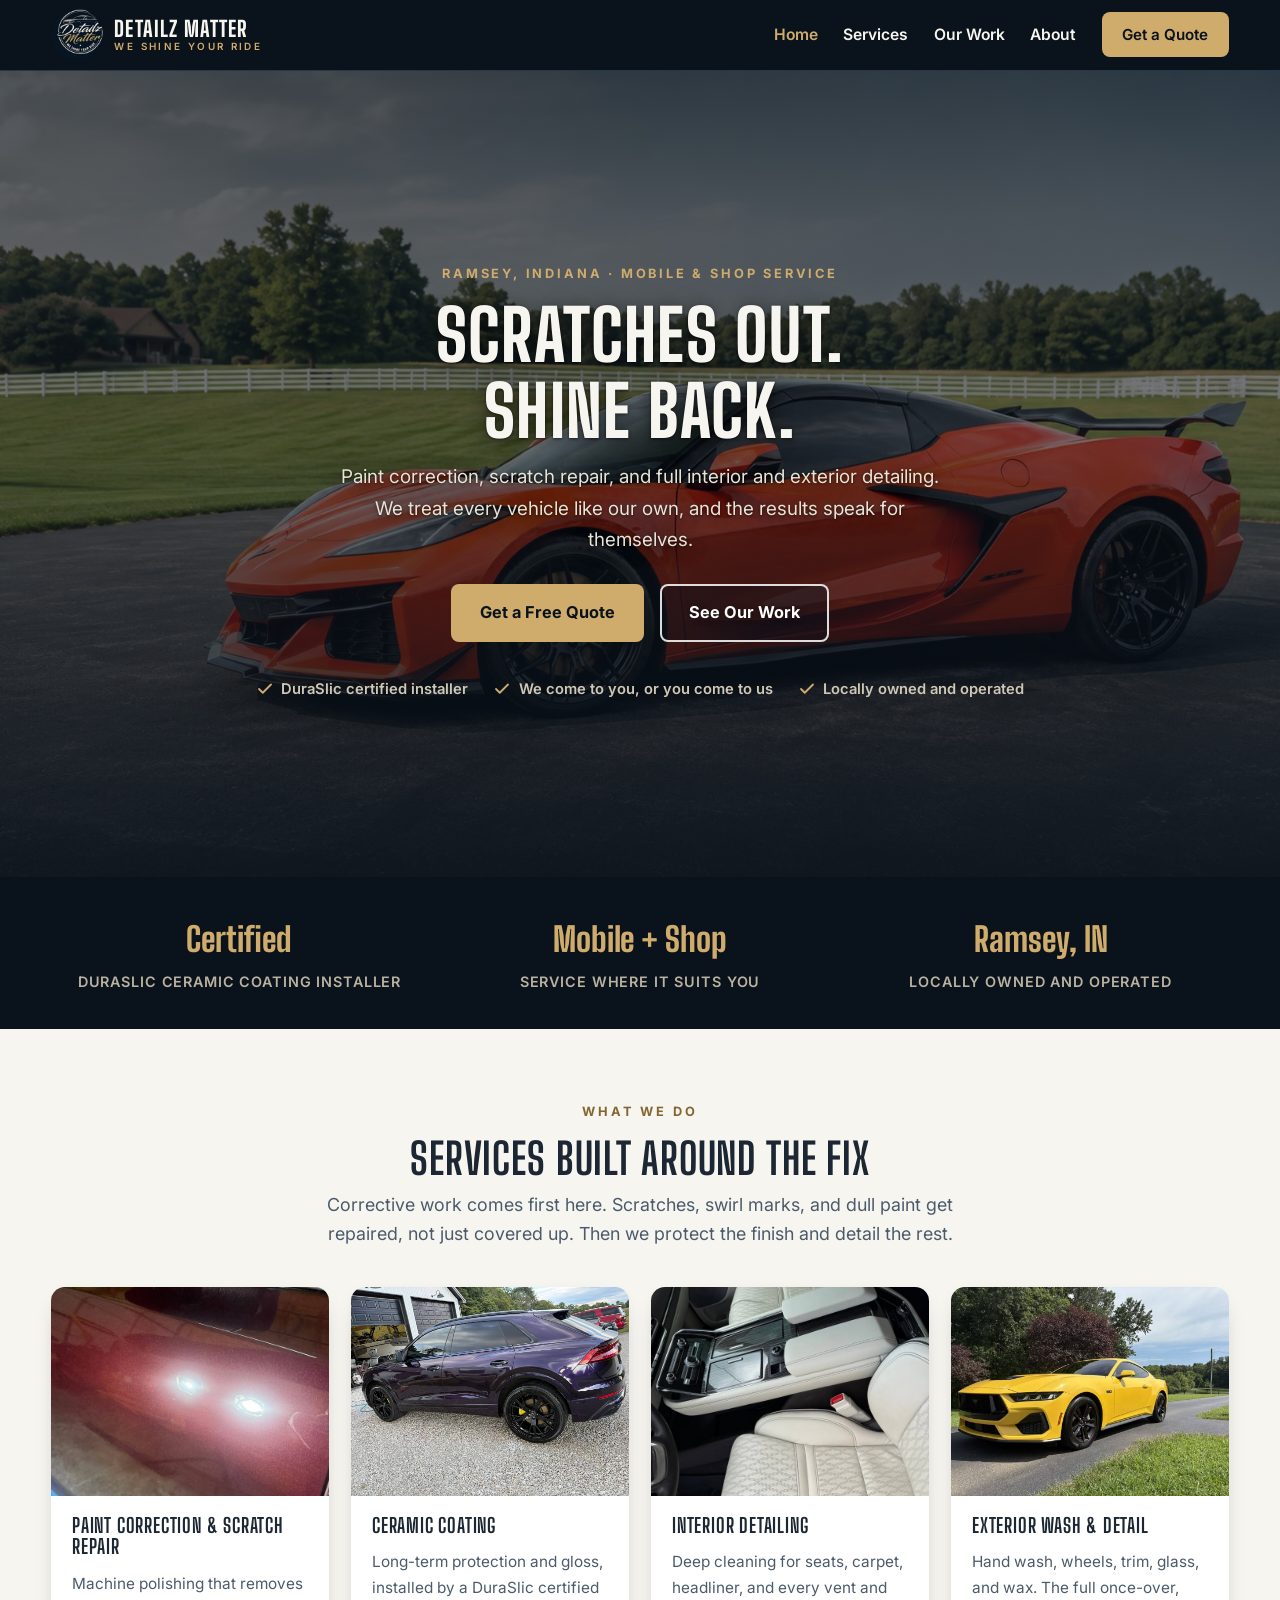
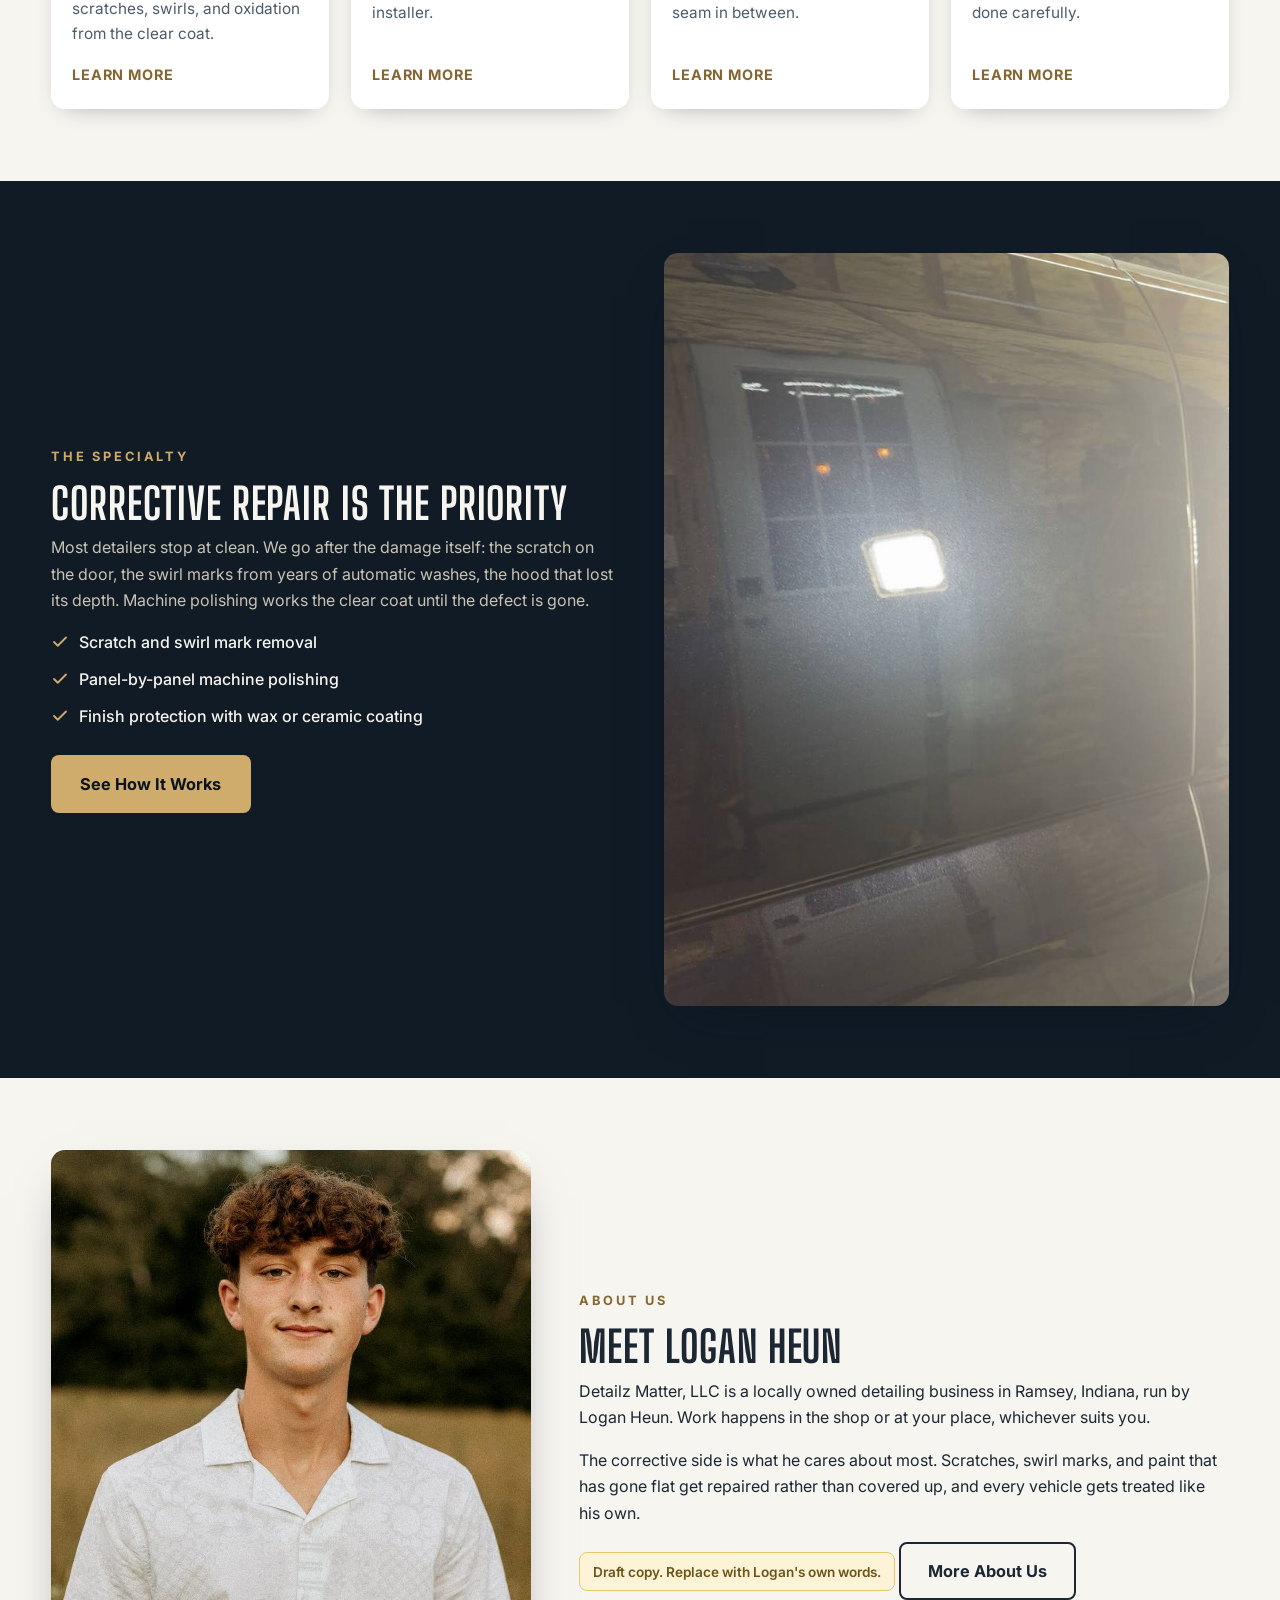
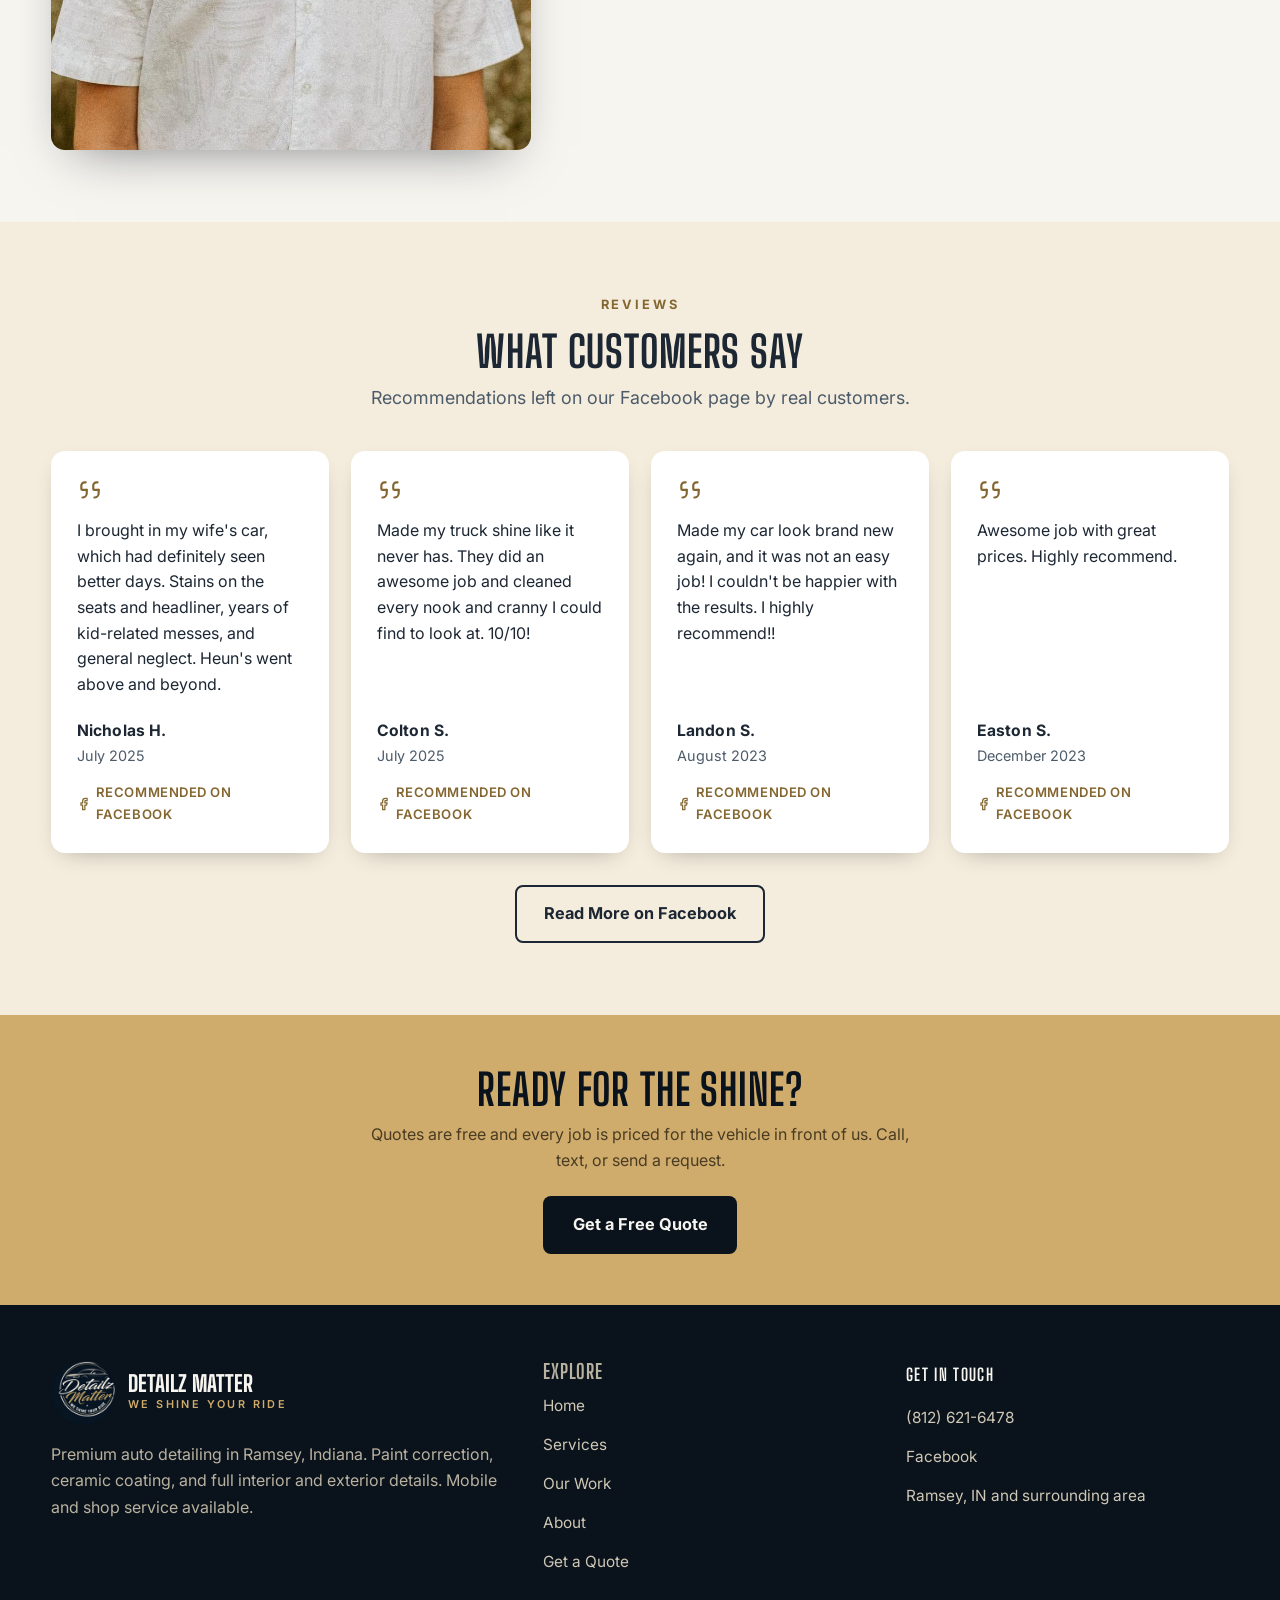
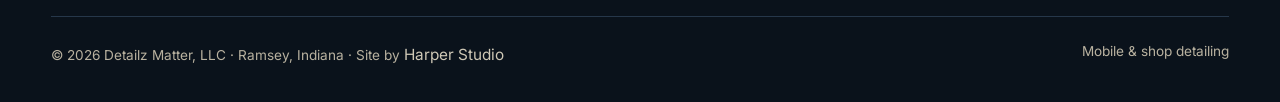
==== commit 654aae4b: "Add a "Site by Harper Studio" credit to the footer A single branded link in the footer of every page" ====
--- a/index.html
+++ b/index.html
@@ -19,13 +19,13 @@
   <meta property="og:image" content="https://detailzmatter.co/img/corvette-hero.jpg">
   <meta property="og:site_name" content="Detailz Matter, LLC">
   <meta name="twitter:card" content="summary_large_image">
-  <link rel="icon" href="favicon.ico?v=26" sizes="any">
-  <link rel="icon" type="image/png" href="img/favicon.png?v=26">
-  <link rel="apple-touch-icon" href="img/apple-touch-icon.png?v=26">
+  <link rel="icon" href="favicon.ico?v=28" sizes="any">
+  <link rel="icon" type="image/png" href="img/favicon.png?v=28">
+  <link rel="apple-touch-icon" href="img/apple-touch-icon.png?v=28">
   <link rel="preconnect" href="https://fonts.googleapis.com">
   <link rel="preconnect" href="https://fonts.gstatic.com" crossorigin>
   <link href="https://fonts.googleapis.com/css2?family=Big+Shoulders+Display:wght@700;800&family=Inter:wght@400;500;600;700&display=swap" rel="stylesheet">
-  <link rel="stylesheet" href="style.css?v=26">
+  <link rel="stylesheet" href="style.css?v=28">
   <script type="application/ld+json">
   {
     "@context": "https://schema.org",
@@ -47,7 +47,7 @@
 <header class="nav">
   <div class="wrap">
     <a class="brand" href="index.html">
-      <span class="mark"><img src="img/logo.png?v=26" alt="Detailz Matter badge logo" width="52" height="52"></span>
+      <span class="mark"><img src="img/logo.png?v=28" alt="Detailz Matter badge logo" width="52" height="52"></span>
       <span class="name">Detailz Matter<span>We Shine Your Ride</span></span>
     </a>
     <ul class="nav-links" id="navLinks">
@@ -228,7 +228,7 @@
     <div class="cols">
       <div>
         <div class="brandline">
-          <img src="img/logo.png?v=26" alt="" width="64" height="64">
+          <img src="img/logo.png?v=28" alt="" width="64" height="64">
           <div><div class="n">Detailz Matter</div><div class="t">We Shine Your Ride</div></div>
         </div>
         <p>Premium auto detailing in Ramsey, Indiana. Paint correction, ceramic coating, and full interior and exterior details. Mobile and shop service available.</p>
@@ -253,7 +253,7 @@
       </div>
     </div>
     <div class="fine">
-      <span>&copy; 2026 Detailz Matter, LLC &middot; Ramsey, Indiana</span>
+      <span>&copy; 2026 Detailz Matter, LLC &middot; Ramsey, Indiana &middot; Site by <a href="https://harperstudio.co/" target="_blank" rel="noopener">Harper Studio</a></span>
       <span>Mobile &amp; shop detailing</span>
     </div>
   </div>
@@ -272,6 +272,6 @@
   <p class="lb-cap" hidden></p>
 </div>
 
-<script src="main.js?v=26"></script>
+<script src="main.js?v=28"></script>
 </body>
 </html>
--- a/style.css
+++ b/style.css
@@ -24,6 +24,11 @@
   text-transform:uppercase;letter-spacing:.02em}
 h1{font-size:clamp(2.6rem,6vw,4.4rem);font-weight:800}
 h2{font-size:clamp(1.9rem,3.6vw,2.7rem);font-weight:700}
+/* Inner pages have no hero, so their page title lives in a .section-head banner. It
+   must be an h1 for screen readers and search, but at the h2 scale, otherwise the
+   banner heading is nearly twice the size it was designed at. The hero h1 on Home is
+   untouched because the hero is not a .section-head. */
+.section-head h1{font-size:clamp(1.9rem,3.6vw,2.7rem);font-weight:700}
 h3{font-size:1.25rem;font-weight:700;letter-spacing:.04em}
 .eyebrow{font-family:var(--sans);font-size:.8rem;font-weight:700;letter-spacing:.22em;
   text-transform:uppercase;color:var(--gold-deep);margin:0 0 .8rem}
